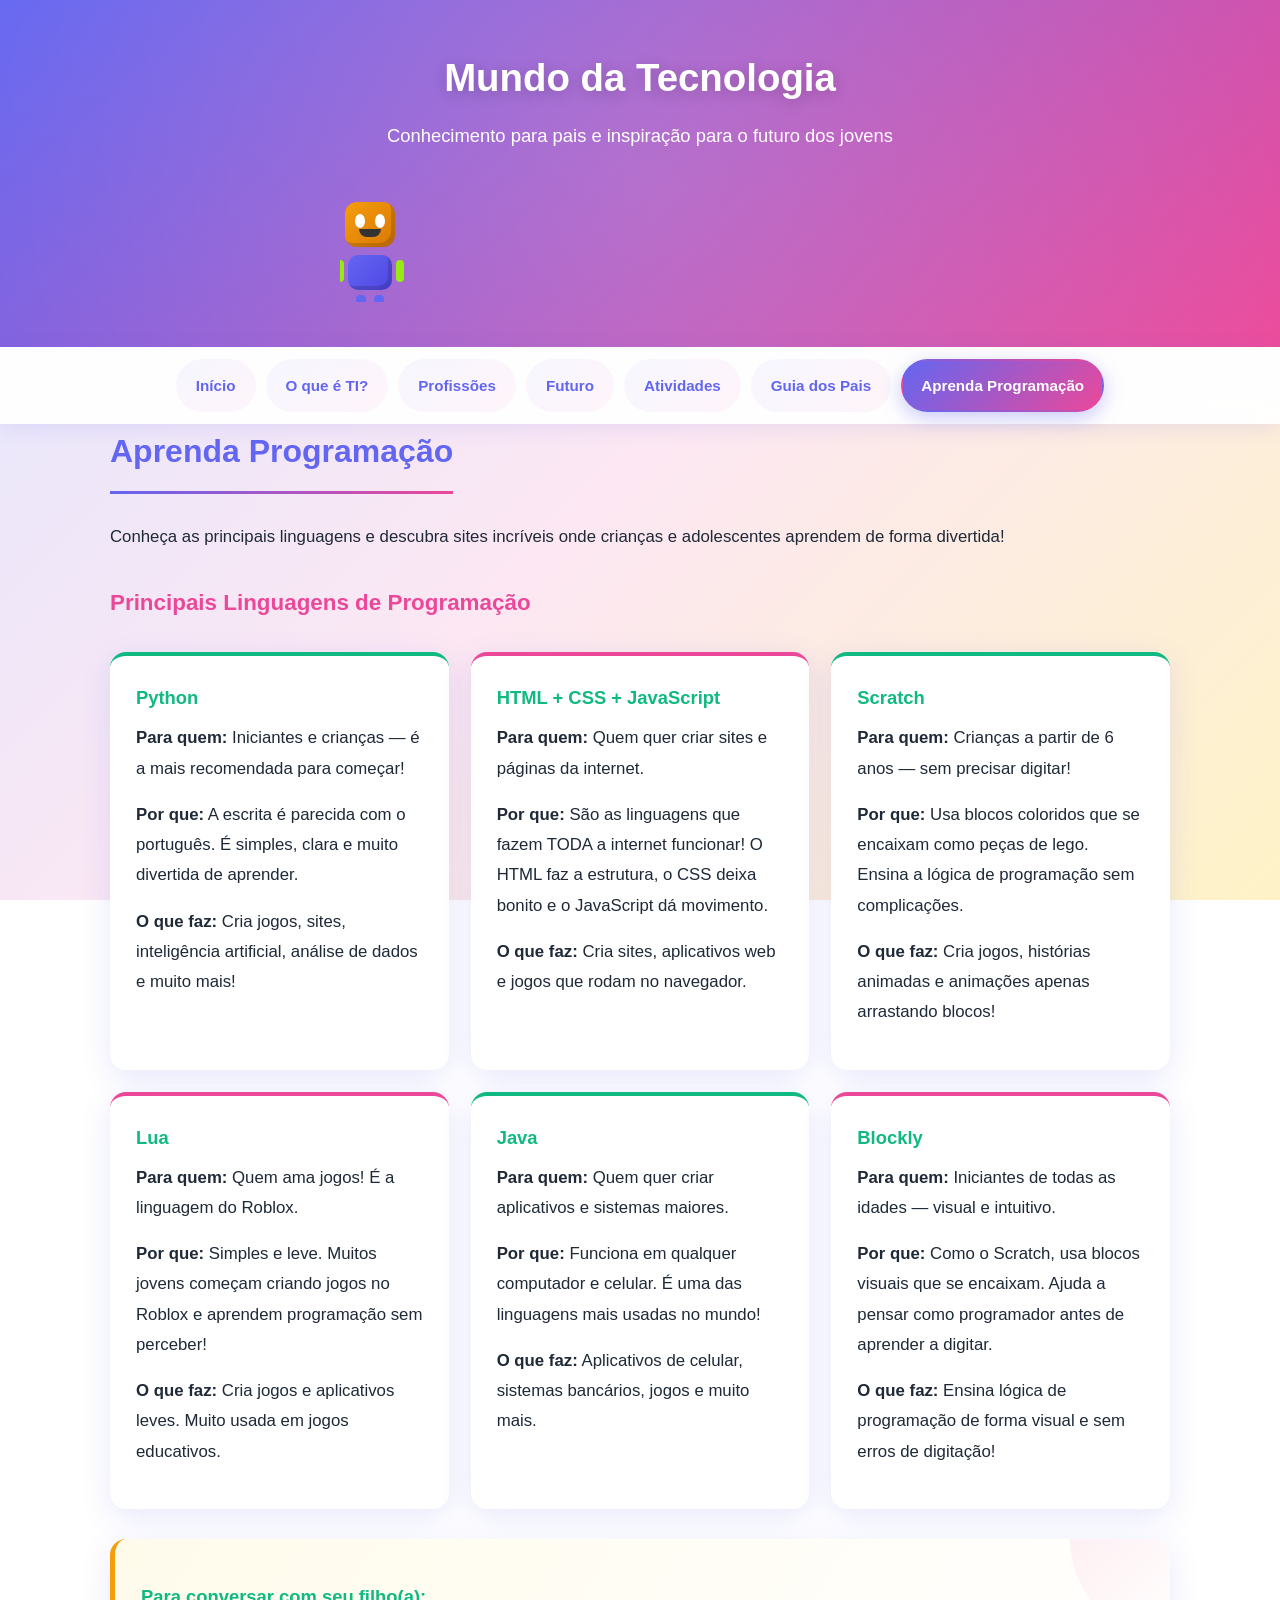
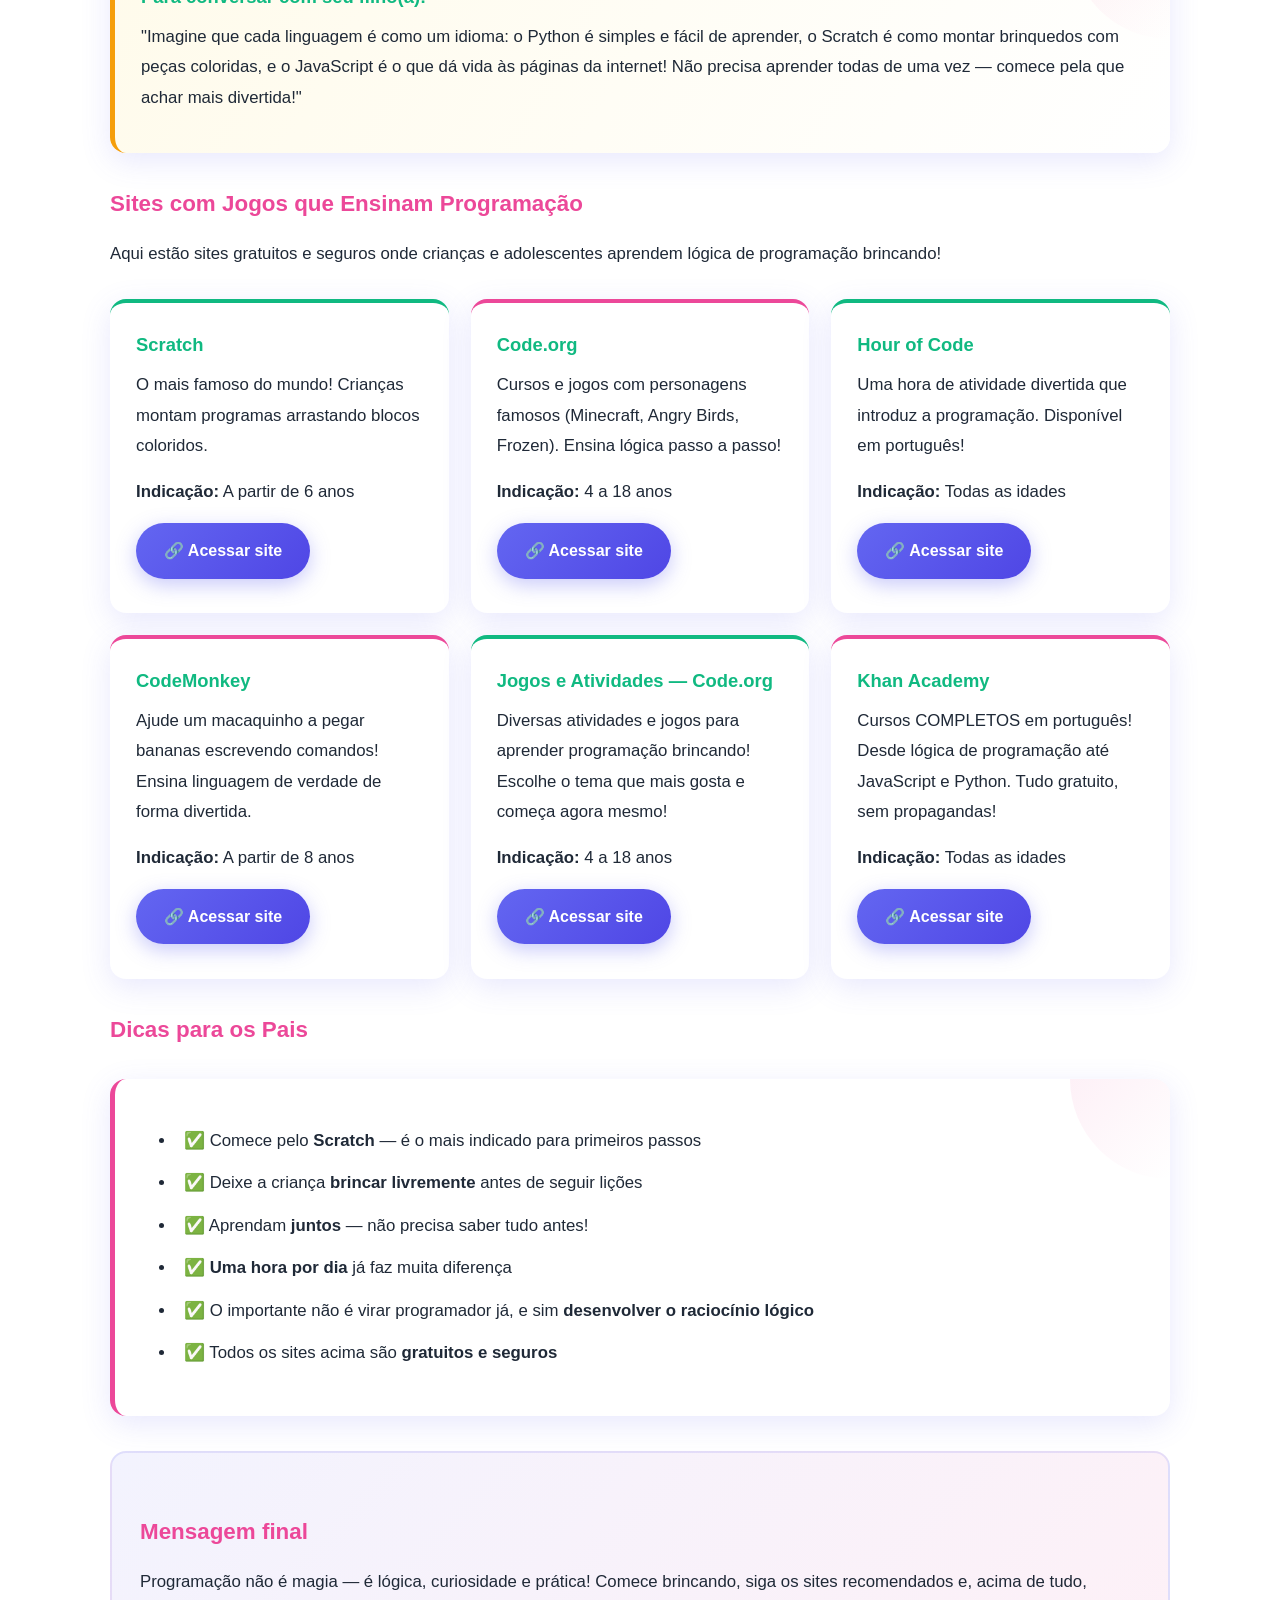
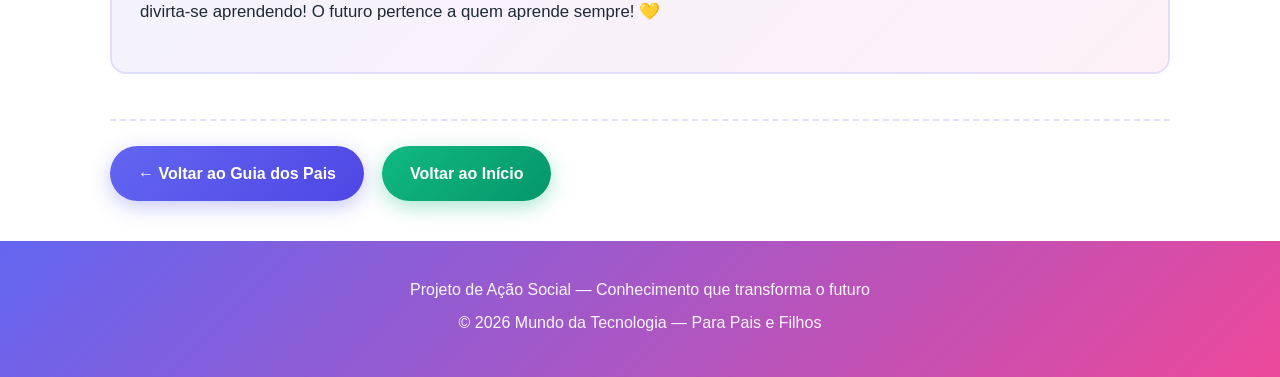
==== aprenda-programacao.html @ f5527027 "Atualização: renomeada página para Aprenda Programação, links corrigidos e plataformas funcionais" ====
<!DOCTYPE html>
<html lang="pt-BR">
<head>
    <meta charset="UTF-8">
    <meta name="viewport" content="width=device-width, initial-scale=1.0">
    <title>Aprenda Programação — Mundo da Tecnologia</title>
    <link rel="stylesheet" href="styles.css">
</head>
<body>

    <header>
        <div class="container">
            <h1> Mundo da Tecnologia</h1>
            <p class="subtitulo">Conhecimento para pais e inspiração para o futuro dos jovens</p>

            <!--  ROBOZINHO ANIMADO -->
            <div class="robot-container">
                <div class="robot">
                    <div class="robot-head">
                        <div class="robot-eye left"></div>
                        <div class="robot-eye right"></div>
                        <div class="robot-mouth"></div>
                    </div>
                    <div class="robot-body">
                        <div class="robot-arm left"></div>
                        <div class="robot-arm right"></div>
                    </div>
                    <div class="robot-legs">
                        <div class="robot-leg left"></div>
                        <div class="robot-leg right"></div>
                    </div>
                </div>
            </div>
        </div>
    </header>

    <nav class="menu">
        <div class="container">
            <ul>
                <li><a href="index.html"> Início</a></li>
                <li><a href="o-que-e-ti.html"> O que é TI?</a></li>
                <li><a href="profissoes.html"> Profissões</a></li>
                <li><a href="futuro.html"> Futuro</a></li>
                <li><a href="joguinhos.html"> Atividades</a></li>
                <li><a href="guia-pais.html"> Guia dos Pais</a></li>
                <li class="ativo-item"><a href="aprenda-programacao.html" class="ativo"> Aprenda Programação</a></li>
            </ul>
        </div>
    </nav>

    <main class="container">
        <section>
            <h2> Aprenda Programação</h2>
            <p>Conheça as principais linguagens e descubra sites incríveis onde crianças e adolescentes aprendem de forma divertida!</p>

            <h3> Principais Linguagens de Programação</h3>

            <div class="grade-cartoes">
                <div class="cartao">
                    <h4> Python</h4>
                    <p><strong>Para quem:</strong> Iniciantes e crianças — é a mais recomendada para começar!</p>
                    <p><strong>Por que:</strong> A escrita é parecida com o português. É simples, clara e muito divertida de aprender.</p>
                    <p><strong>O que faz:</strong> Cria jogos, sites, inteligência artificial, análise de dados e muito mais!</p>
                </div>

                <div class="cartao">
                    <h4> HTML + CSS + JavaScript</h4>
                    <p><strong>Para quem:</strong> Quem quer criar sites e páginas da internet.</p>
                    <p><strong>Por que:</strong> São as linguagens que fazem TODA a internet funcionar! O HTML faz a estrutura, o CSS deixa bonito e o JavaScript dá movimento.</p>
                    <p><strong>O que faz:</strong> Cria sites, aplicativos web e jogos que rodam no navegador.</p>
                </div>

                <div class="cartao">
                    <h4> Scratch</h4>
                    <p><strong>Para quem:</strong> Crianças a partir de 6 anos — sem precisar digitar!</p>
                    <p><strong>Por que:</strong> Usa blocos coloridos que se encaixam como peças de lego. Ensina a lógica de programação sem complicações.</p>
                    <p><strong>O que faz:</strong> Cria jogos, histórias animadas e animações apenas arrastando blocos!</p>
                </div>

                <div class="cartao">
                    <h4>Lua</h4>
                    <p><strong>Para quem:</strong> Quem ama jogos! É a linguagem do Roblox.</p>
                    <p><strong>Por que:</strong> Simples e leve. Muitos jovens começam criando jogos no Roblox e aprendem programação sem perceber!</p>
                    <p><strong>O que faz:</strong> Cria jogos e aplicativos leves. Muito usada em jogos educativos.</p>
                </div>

                <div class="cartao">
                    <h4> Java</h4>
                    <p><strong>Para quem:</strong> Quem quer criar aplicativos e sistemas maiores.</p>
                    <p><strong>Por que:</strong> Funciona em qualquer computador e celular. É uma das linguagens mais usadas no mundo!</p>
                    <p><strong>O que faz:</strong> Aplicativos de celular, sistemas bancários, jogos e muito mais.</p>
                </div>

                <div class="cartao">
                    <h4> Blockly</h4>
                    <p><strong>Para quem:</strong> Iniciantes de todas as idades — visual e intuitivo.</p>
                    <p><strong>Por que:</strong> Como o Scratch, usa blocos visuais que se encaixam. Ajuda a pensar como programador antes de aprender a digitar.</p>
                    <p><strong>O que faz:</strong> Ensina lógica de programação de forma visual e sem erros de digitação!</p>
                </div>
            </div>

            <div class="caixa-destaque dica-pais">
                <h4> Para conversar com seu filho(a):</h4>
                <p>"Imagine que cada linguagem é como um idioma: o Python é simples e fácil de aprender, 
                    o Scratch é como montar brinquedos com peças coloridas, e 
                    o JavaScript é o que dá vida às páginas da internet! 
                    Não precisa aprender todas de uma vez — comece pela que achar mais divertida!" </p>
            </div>

            <h3> Sites com Jogos que Ensinam Programação</h3>
            <p>Aqui estão sites gratuitos e seguros onde crianças e adolescentes aprendem lógica de programação brincando!</p>

            <div class="grade-cartoes">
                <div class="cartao">
                    <h4> Scratch</h4>
                    <p>O mais famoso do mundo! Crianças montam programas arrastando blocos coloridos.</p>
                    <p><strong>Indicação:</strong> A partir de 6 anos</p>
                    <a href="https://scratch.mit.edu/" target="_blank" class="btn">🔗 Acessar site</a>
                </div>

                <div class="cartao">
                    <h4> Code.org</h4>
                    <p>Cursos e jogos com personagens famosos (Minecraft, Angry Birds, Frozen). Ensina lógica passo a passo!</p>
                    <p><strong>Indicação:</strong> 4 a 18 anos</p>
                    <a href="https://code.org/" target="_blank" class="btn">🔗 Acessar site</a>
                </div>

                <div class="cartao">
                    <h4> Hour of Code</h4>
                    <p>Uma hora de atividade divertida que introduz a programação. Disponível em português!</p>
                    <p><strong>Indicação:</strong> Todas as idades</p>
                    <a href="https://hourofcode.com/br" target="_blank" class="btn">🔗 Acessar site</a>
                </div>

                <div class="cartao">
                    <h4> CodeMonkey</h4>
                    <p>Ajude um macaquinho a pegar bananas escrevendo comandos! Ensina linguagem de verdade de forma divertida.</p>
                    <p><strong>Indicação:</strong> A partir de 8 anos</p>
                    <a href="https://www.codemonkey.com/" target="_blank" class="btn">🔗 Acessar site</a>
                </div>

               <div class="cartao">
                    <h4> Jogos e Atividades — Code.org</h4>
                    <p>Diversas atividades e jogos para aprender programação brincando! Escolhe o tema que mais gosta e começa agora mesmo!</p>
                    <p><strong>Indicação:</strong> 4 a 18 anos</p>
                    <a href="https://code.org/learn" target="_blank" class="btn">🔗 Acessar site</a>
                </div>
                <div class="cartao">
                    <h4> Khan Academy</h4>
                    <p>Cursos COMPLETOS em português! Desde lógica de programação até JavaScript e Python. Tudo gratuito, sem propagandas!</p>
                    <p><strong>Indicação:</strong> Todas as idades</p>
                    <a href="https://pt.khanacademy.org/" target="_blank" class="btn">🔗 Acessar site</a>
                </div>
            </div>

            <h3> Dicas para os Pais</h3>

            <div class="caixa-destaque">
                <ul class="lista-simples">
                    <li>✅ Comece pelo <strong>Scratch</strong> — é o mais indicado para primeiros passos</li>
                    <li>✅ Deixe a criança <strong>brincar livremente</strong> antes de seguir lições</li>
                    <li>✅ Aprendam <strong>juntos</strong> — não precisa saber tudo antes!</li>
                    <li>✅ <strong>Uma hora por dia</strong> já faz muita diferença</li>
                    <li>✅ O importante não é virar programador já, e sim <strong>desenvolver o raciocínio lógico</strong></li>
                    <li>✅ Todos os sites acima são <strong>gratuitos e seguros</strong></li>
                </ul>
            </div>

            <div class="chamada">
                <h3> Mensagem final</h3>
                <p>Programação não é magia — é lógica, curiosidade e prática! Comece brincando, siga os sites recomendados e, acima de tudo, divirta-se aprendendo! O futuro pertence a quem aprende sempre! 💛</p>
            </div>

            <div class="navegacao">
                <a href="guia-pais.html" class="btn">← Voltar ao Guia dos Pais</a>
                <a href="index.html" class="btn btn-proximo"> Voltar ao Início</a>
            </div>
        </section>
    </main>

    <footer>
        <div class="container">
            <p> Projeto de Ação Social — Conhecimento que transforma o futuro</p>
            <p>&copy; 2026 Mundo da Tecnologia — Para Pais e Filhos</p>
        </div>
    </footer>

    <script src="script.js"></script>
</body>
</html>
---- styles.css ----
/* ESTILOS GERAIS — VIBRANTES E ANIMADOS*/

:root {
    --cor-primaria: #6366f1;
    --cor-secundaria: #ec4899;
    --cor-terciaria: #10b981;
    --cor-destaque: #f59e0b;
    --cor-azul-claro: #3b82f6;
    --cor-texto: #1f2937;
    --cor-fundo: #f0f4ff;
    --sombra-suave: 0 8px 30px rgba(99, 102, 241, 0.15);
    --sombra-destaque: 0 10px 40px rgba(236, 72, 153, 0.2);
    --raio-borda: 16px;
    --transicao: all 0.3s cubic-bezier(0.4, 0, 0.2, 1);
}

* {
    margin: 0;
    padding: 0;
    box-sizing: border-box;
}

body {
    font-family: 'Segoe UI', 'Poppins', Arial, sans-serif;
    line-height: 1.7;
    color: var(--cor-texto);
    background: linear-gradient(135deg, #e0e7ff 0%, #fce7f3 50%, #fef3c7 100%);
    background-attachment: fixed;
    min-height: 100vh;
    animation: fundoFlutuante 15s ease-in-out infinite alternate;
}

@keyframes fundoFlutuante {
    0% { background-position: 0% 50%; }
    100% { background-position: 100% 50%; }
}

.container {
    max-width: 1100px;
    margin: 0 auto;
    padding: 0 20px;
}



header {
    background: linear-gradient(135deg, var(--cor-primaria) 0%, var(--cor-secundaria) 100%);
    color: white;
    padding: 45px 0;
    text-align: center;
    box-shadow: 0 4px 30px rgba(99, 102, 241, 0.3);
    position: relative;
    overflow: hidden;
}

header::before {
    content: '';
    position: absolute;
    top: -50%;
    left: -50%;
    width: 200%;
    height: 200%;
    background: radial-gradient(circle, rgba(255,255,255,0.15) 0%, transparent 60%);
    animation: brilhoGirando 8s linear infinite;
}

@keyframes brilhoGirando {
    0% { transform: rotate(0deg); }
    100% { transform: rotate(360deg); }
}

header .container {
    position: relative;
    z-index: 1;
}

header h1 {
    font-size: 2.4rem;
    margin-bottom: 10px;
    text-shadow: 0 3px 15px rgba(0,0,0,0.2);
    animation: entradaSuave 1s ease-out;
}

.subtitulo {
    font-size: 1.15rem;
    opacity: 0.95;
    animation: entradaSuave 1s ease-out 0.2s both;
}

@keyframes entradaSuave {
    from { opacity: 0; transform: translateY(20px); }
    to { opacity: 1; transform: translateY(0); }
}

/*MENU DE NAVEGAÇÃO  */

.menu {
    background: rgba(255, 255, 255, 0.95);
    backdrop-filter: blur(12px);
    box-shadow: 0 4px 20px rgba(99, 102, 241, 0.12);
    position: sticky;
    top: 0;
    z-index: 100;
    padding: 12px 0;
}

.menu ul {
    list-style: none;
    display: flex;
    flex-wrap: wrap;
    justify-content: center;
    gap: 10px; /* 🔹 ESPAÇAMENTO ENTRE ITENS */
    padding: 0 15px;
}

.menu li {
    /* 🔹 CADA ITEM É UMA CAIXA INDEPENDENTE */
    background: linear-gradient(135deg, rgba(99, 102, 241, 0.05), rgba(236, 72, 153, 0.05));
    border-radius: 50px; /* 🔹 BORDAS ARREDONDADAS */
    border: 2px solid transparent;
   /*border-image: linear-gradient(135deg, #3b82f6, #10b981) 1;*/
    transition: var(--transicao);
}

.menu li:hover {
    transform: translateY(-5px) scale(1.05);
    box-shadow: 0 8px 25px rgba(99, 102, 241, 0.2);
    background: linear-gradient(135deg, #8ce9ca);
}

.menu a {
    display: flex;
    align-items: center;
    gap: 6px; /* 🔹 ESPAÇO ENTRE ÍCONE E TEXTO */
    padding: 12px 18px;
    text-decoration: none;
    color: var(--cor-primaria);
    font-weight: 600;
    font-size: 0.95rem;
    transition: var(--transicao);
    position: relative;
    white-space: nowrap;
}

/*  ÍCONE COM DESTAQUE PRÓPRIO */

.menu a:hover {
    color: var(--cor-secundaria);
}

/*  PÁGINA ATIVA */


.menu li.ativo-item {
    background: linear-gradient(135deg, #6366f1, #ec4899);
    box-shadow: 0 6px 20px rgba(99, 102, 241, 0.35);
}

.menu li.ativo-item a {
    color: white;
}


/* CONTEÚDO PRINCIPAL */

main {
    padding: 40px 0 70px;
}

section h2 {
    color: var(--cor-primaria);
    font-size: 2rem;
    margin-bottom: 28px;
    padding-bottom: 12px;
    border-bottom: 3px solid transparent;
    border-image: linear-gradient(90deg, var(--cor-primaria), var(--cor-secundaria)) 1;
    display: inline-block;
}

section h3 {
    color: var(--cor-secundaria);
    font-size: 1.4rem;
    margin: 32px 0 16px;
}

section h4 {
    color: var(--cor-terciaria);
    font-size: 1.15rem;
    margin: 18px 0 10px;
}

section p {
    margin-bottom: 16px;
    font-size: 1.05rem;
    line-height: 1.8;
}

section a {
    color: var(--cor-primaria);
    font-weight: 600;
    text-decoration: none;
    position: relative;
    transition: var(--transicao);
}

section a::after {
    content: '';
    position: absolute;
    bottom: -2px;
    left: 0;
    width: 0;
    height: 2px;
    background: var(--cor-secundaria);
    transition: width 0.3s ease;
}

section a:hover {
    color: var(--cor-secundaria);
}

section a:hover::after {
    width: 100%;
}

/* CAIXAS E DESTAQUES — COM BRILHO*/

.caixa-destaque {
    background: white;
    border-left: 5px solid var(--cor-secundaria);
    padding: 24px 26px;
    margin: 30px 0;
    border-radius: var(--raio-borda);
    box-shadow: var(--sombra-suave);
    position: relative;
    overflow: hidden;
    transition: var(--transicao);
}

.caixa-destaque:hover {
    transform: translateY(-5px);
    box-shadow: var(--sombra-destaque);
}

.caixa-destaque::before {
    content: '';
    position: absolute;
    top: 0;
    right: 0;
    width: 100px;
    height: 100px;
    background: linear-gradient(135deg, rgba(236, 72, 153, 0.08), transparent);
    border-radius: 0 0 0 100%;
}

.dica-pais {
    border-left-color: var(--cor-destaque);
    background: linear-gradient(120deg, #fffbeb, #fff);
}

.dica-pais:hover {
    box-shadow: 0 10px 40px rgba(245, 158, 11, 0.15);
}

.chamada {
    background: linear-gradient(135deg, rgba(99, 102, 241, 0.08), rgba(236, 72, 153, 0.08));
    padding: 28px;
    border-radius: var(--raio-borda);
    margin-top: 35px;
    border: 2px solid rgba(99, 102, 241, 0.15);
    transition: var(--transicao);
}

.chamada:hover {
    border-color: var(--cor-primaria);
    box-shadow: var(--sombra-suave);
}

/*CARDS — FLUTUAM AO PASSAR O MOUSE*/

.destaques {
    display: grid;
    grid-template-columns: repeat(auto-fit, minmax(280px, 1fr));
    gap: 25px;
    margin: 35px 0;
}

.card {
    background: white;
    padding: 28px;
    border-radius: var(--raio-borda);
    box-shadow: var(--sombra-suave);
    transition: var(--transicao);
    position: relative;
    overflow: hidden;
}

.card::before {
    content: '';
    position: absolute;
    top: 0;
    left: -100%;
    width: 100%;
    height: 100%;
    background: linear-gradient(90deg, transparent, rgba(255,255,255,0.4), transparent);
    transition: left 0.6s ease;
}

.card:hover {
    transform: translateY(-10px) scale(1.02);
    box-shadow: 0 20px 50px rgba(99, 102, 241, 0.2);
}

.card:hover::before {
    left: 100%;
}

.card h3 {
    margin-top: 0;
    color: var(--cor-primaria);
    font-size: 1.25rem;
}

.grade-cartoes {
    display: grid;
    grid-template-columns: repeat(auto-fit, minmax(300px, 1fr));
    gap: 22px;
    margin: 30px 0;
}

.cartao {
    background: white;
    padding: 26px;
    border-radius: var(--raio-borda);
    box-shadow: var(--sombra-suave);
    border-top: 4px solid var(--cor-terciaria);
    transition: var(--transicao);
    position: relative;
}

.cartao:nth-child(even) {
    border-top-color: var(--cor-secundaria);
}

.cartao:hover {
    transform: translateY(-8px) rotate(0.5deg);
    box-shadow: 0 18px 45px rgba(16, 185, 129, 0.18);
}

.cartao:nth-child(even):hover {
    box-shadow: 0 18px 45px rgba(236, 72, 153, 0.18);
}

.cartao h4 {
    margin-top: 0;
    font-size: 1.15rem;
}

/* LISTAS */

.lista-simples,
.lista-numerada {
    margin: 24px 0 24px 35px;
}

.lista-simples li,
.lista-numerada li {
    margin-bottom: 14px;
    font-size: 1.05rem;
    padding-left: 8px;
    position: relative;
    transition: transform 0.2s ease;
}

.lista-simples li:hover,
.lista-numerada li:hover {
    transform: translateX(8px);
    color: var(--cor-primaria);
}

/* BOTÕES*/

.navegacao {
    display: flex;
    flex-wrap: wrap;
    gap: 18px;
    margin-top: 45px;
    padding-top: 25px;
    border-top: 2px dashed rgba(99, 102, 241, 0.2);
}

.btn {
    display: inline-block;
    padding: 14px 28px;
    background: linear-gradient(135deg, var(--cor-primaria), #4f46e5);
    color: white !important;
    text-decoration: none;
    border-radius: 50px;
    font-weight: 600;
    font-size: 1rem;
    border: none;
    cursor: pointer;
    transition: var(--transicao);
    box-shadow: 0 6px 20px rgba(99, 102, 241, 0.35);
    position: relative;
    overflow: hidden;
    z-index: 1;
}

.btn::before {
    content: '';
    position: absolute;
    top: 0;
    left: 0;
    width: 100%;
    height: 100%;
    background: linear-gradient(135deg, var(--cor-secundaria), #db2777);
    opacity: 0;
    transition: opacity 0.3s ease;
    z-index: -1;
    border-radius: 50px;
}

.btn:hover {
    transform: translateY(-4px) scale(1.05);
    box-shadow: 0 12px 35px rgba(236, 72, 153, 0.35);
}

.btn:hover::before {
    opacity: 1;
}

.btn:active {
    transform: translateY(0) scale(0.98);
}

.btn-proximo {
    background: linear-gradient(135deg, var(--cor-terciaria), #059669);
    box-shadow: 0 6px 20px rgba(16, 185, 129, 0.35);
}

.btn-proximo:hover {
    box-shadow: 0 12px 35px rgba(16, 185, 129, 0.4);
}

/* JOGOS E ATIVIDADES*/

.jogo-container {
    background: white;
    padding: 30px;
    margin: 30px 0;
    border-radius: var(--raio-borda);
    box-shadow: var(--sombra-suave);
    border: 3px solid transparent;
    border-image: linear-gradient(135deg, var(--cor-primaria), var(--cor-secundaria), var(--cor-terciaria)) 1;
    transition: var(--transicao);
}

.jogo-container:hover {
    transform: scale(1.01);
    box-shadow: 0 15px 50px rgba(99, 102, 241, 0.18);
}

.pergunta {
    margin: 22px 0;
    padding: 18px;
    background: linear-gradient(120deg, #eef2ff, #fdf2f8);
    border-radius: 12px;
    transition: var(--transicao);
}

.pergunta:hover {
    background: linear-gradient(120deg, #e0e7ff, #fce7f3);
}

.pergunta label {
    display: block;
    margin: 10px 0 10px 24px;
    cursor: pointer;
    transition: transform 0.2s ease, color 0.2s ease;
}

.pergunta label:hover {
    transform: translateX(6px);
    color: var(--cor-primaria);
}

.resultado {
    margin-top: 20px;
    padding: 18px;
    border-radius: 12px;
    font-weight: 600;
    animation: aparecer 0.5s ease-out;
}

@keyframes aparecer {
    from { opacity: 0; transform: scale(0.9); }
    to { opacity: 1; transform: scale(1); }
}

.desafio {
    display: flex;
    flex-wrap: wrap;
    gap: 35px;
    margin: 20px 0;
}

.coluna p {
    margin: 10px 0;
    padding: 6px 12px;
    border-radius: 8px;
    transition: background 0.2s ease;
}

.coluna p:hover {
    background: #f0f4ff;
}

details {
    margin-top: 18px;
    padding: 14px;
    background: linear-gradient(120deg, #eef2ff, #fef3c7);
    border-radius: 10px;
    cursor: pointer;
    font-weight: 500;
    transition: var(--transicao);
}

details:hover {
    background: linear-gradient(120deg, #e0e7ff, #fde68a);
}

.resposta-escondida {
    margin-top: 12px;
    padding: 14px;
    background: white;
    border-radius: 8px;
    color: #065f46;
    border-left: 4px solid var(--cor-terciaria);
}

.caca-palavras {
    font-family: 'Courier New', monospace;
    font-size: 1.1rem;
    line-height: 2;
    background: linear-gradient(135deg, #f0f9ff, #fdf4ff);
    padding: 25px;
    border-radius: var(--raio-borda);
    margin-top: 15px;
    border: 2px dashed var(--cor-primaria);
}

/* TABELAS E FORMULÁRIO */

.tabela-dicas {
    width: 100%;
    border-collapse: separate;
    border-spacing: 0;
    margin: 25px 0;
    background: white;
    border-radius: var(--raio-borda);
    overflow: hidden;
    box-shadow: var(--sombra-suave);
}

.tabela-dicas th,
.tabela-dicas td {
    padding: 16px 20px;
    text-align: left;
    border-bottom: 1px solid #f3f4f6;
    transition: background 0.2s ease;
}

.tabela-dicas tr:hover td {
    background: #f9fafb;
}

.tabela-dicas th {
    background: linear-gradient(135deg, var(--cor-primaria), #4f46e5);
    color: white;
    font-weight: 600;
}

.formulario label {
    display: block;
    margin: 22px 0 8px;
    font-weight: 600;
    color: var(--cor-primaria);
}

.formulario input,
.formulario textarea {
    width: 100%;
    padding: 14px 18px;
    border: 2px solid #e5e7eb;
    border-radius: 12px;
    font-size: 1rem;
    font-family: inherit;
    transition: all 0.3s ease;
    background: white;
}

.formulario input:focus,
.formulario textarea:focus {
    outline: none;
    border-color: var(--cor-primaria);
    box-shadow: 0 0 0 4px rgba(99, 102, 241, 0.15);
}

.formulario textarea {
    min-height: 150px;
    resize: vertical;
}

.resposta-enviada {
    margin-top: 22px;
    padding: 18px;
    border-radius: 12px;
    display: none;
    animation: aparecer 0.5s ease-out;
}

/* RODAPÉ — GRADIENTE */

footer {
    background: linear-gradient(135deg, var(--cor-primaria), var(--cor-secundaria));
    color: white;
    text-align: center;
    padding: 35px 0;
    margin-top: 40px;
    position: relative;
    overflow: hidden;
}

footer p {
    margin-bottom: 6px;
    opacity: 0.95;
    position: relative;
    z-index: 1;
}

/* RESPONSIVIDADE */

@media (max-width: 768px) {
    header h1 {
        font-size: 1.7rem;
    }

    .menu ul {
        justify-content: flex-start;
    }

    .menu a {
        padding: 11px 10px;
        font-size: 0.9rem;
    }

    section h2 {
        font-size: 1.5rem;
    }

    .grade-cartoes,
    .destaques {
        grid-template-columns: 1fr;
    }

    .navegacao {
        flex-direction: column;
    }

    .btn {
        text-align: center;
        width: 100%;
    }

    .desafio {
        flex-direction: column;
        gap: 10px;
    }
}

@media (max-width: 480px) {
    header {
        padding: 30px 0;
    }

    .container {
        padding: 0 15px;
    }

    .caixa-destaque,
    .jogo-container {
        padding: 18px;
    }
}

/* ROBOZINHO ANIMADO */

.robot-container {
    position: relative;
    width: 100%;
    max-width: 600px;
    height: 130px;
    margin: 20px auto 0;
    overflow: hidden;
}

.robot {
    position: absolute;
    bottom: 10px;
    left: 0;
    width: 60px;
    height: 90px;
    animation: robotWalk 15s linear infinite;
}

/* Movimento do robô indo e voltando */
@keyframes robotWalk {
    0% {
        left: 0%;
        transform: translateX(0) scaleX(1);
    }
    45% {
        left: 100%;
        transform: translateX(-100%) scaleX(1);
    }
    50% {
        left: 100%;
        transform: translateX(-100%) scaleX(-1);
    }
    95% {
        left: 0%;
        transform: translateX(0) scaleX(-1);
    }
    100% {
        left: 0%;
        transform: translateX(0) scaleX(1);
    }
}

/* Cabeça do robô */
.robot-head {
    width: 50px;
    height: 45px;
    background: linear-gradient(135deg, #f59e0b, #d97706);
    border-radius: 12px;
    margin: 0 auto;
    position: relative;
    box-shadow: inset -4px -4px 0 rgba(0,0,0,0.15);
}

/* Olhos */
.robot-eye {
    position: absolute;
    top: 12px;
    width: 10px;
    height: 14px;
    background: white;
    border-radius: 50%;
    animation: blink 4s infinite;
}

.robot-eye.left {
    left: 10px;
}

.robot-eye.right {
    right: 10px;
}

/* Piscada dos olhos */
@keyframes blink {
    0%, 90%, 100% {
        height: 14px;
    }
    95% {
        height: 2px;
    }
}

/* Boca */
.robot-mouth {
    position: absolute;
    bottom: 10px;
    left: 50%;
    transform: translateX(-50%);
    width: 22px;
    height: 8px;
    background: #333;
    border-radius: 0 0 8px 8px;
}

/* Corpo */
.robot-body {
    width: 44px;
    height: 35px;
    background: linear-gradient(135deg, #6366f1, #4f46e5);
    border-radius: 10px;
    margin: 8px auto 0;
    position: relative;
    box-shadow: inset -4px -4px 0 rgba(0,0,0,0.15);
}

/* Braços */
.robot-arm {
    position: absolute;
    top: 5px;
    width: 8px;
    height: 22px;
    background: #98eb12;
    border-radius: 4px;
    animation: swingArms 0.4s ease-in-out infinite alternate;
}

.robot-arm.left {
    left: -12px;
}

.robot-arm.right {
    right: -12px;
}

/* Balanço dos braços */

@keyframes swingArms {
    0% {
        transform: rotate(-15deg);
    }
    100% {
        transform: rotate(15deg);
    }
}

/* Pernas */
.robot-legs {
    display: flex;
    justify-content: center;
    gap: 8px;
    margin-top: 5px;
}

.robot-leg {
    width: 10px;
    height: 18px;
    background: #6366f1;
    border-radius: 4px;
    animation: walkLegs 0.4s ease-in-out infinite alternate;
}

.robot-leg.left {
    animation-delay: 0.2s;
}

/* Movimento das pernas */
@keyframes walkLegs {
    0% {
        transform: translateY(0);
    }
    100% {
        transform: translateY(-5px);
    }
}

/* 📱 Ajuste em telas menores */
@media (max-width: 768px) {
    .robot-container {
        max-width: 90%;
        height: 110px;
    }

    .robot {
        width: 50px;
        height: 75px;
    }

    .robot-head {
        width: 42px;
        height: 38px;
    }

    .robot-body {
        width: 36px;
        height: 30px;
    }

    .robot-arm {
        width: 7px;
        height: 18px;
    }

    .robot-leg {
        width: 8px;
        height: 15px;
    }
}
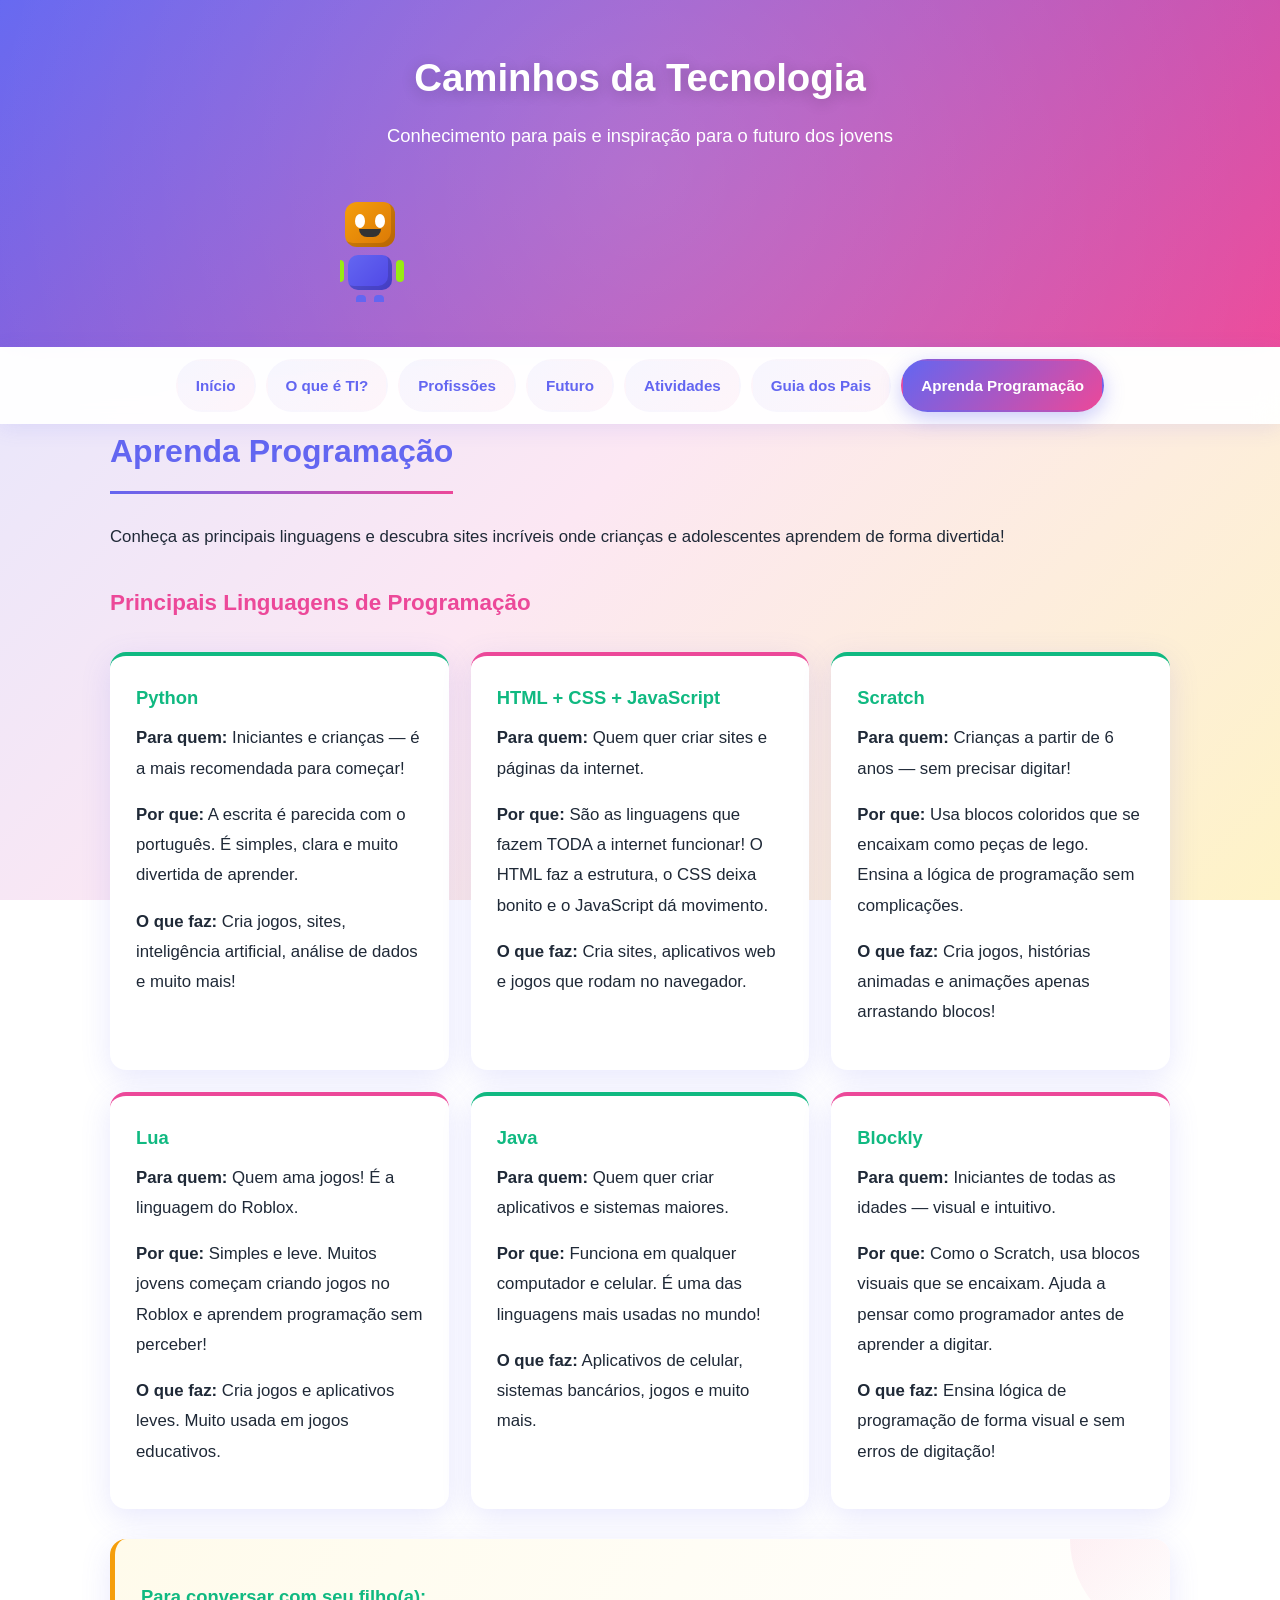
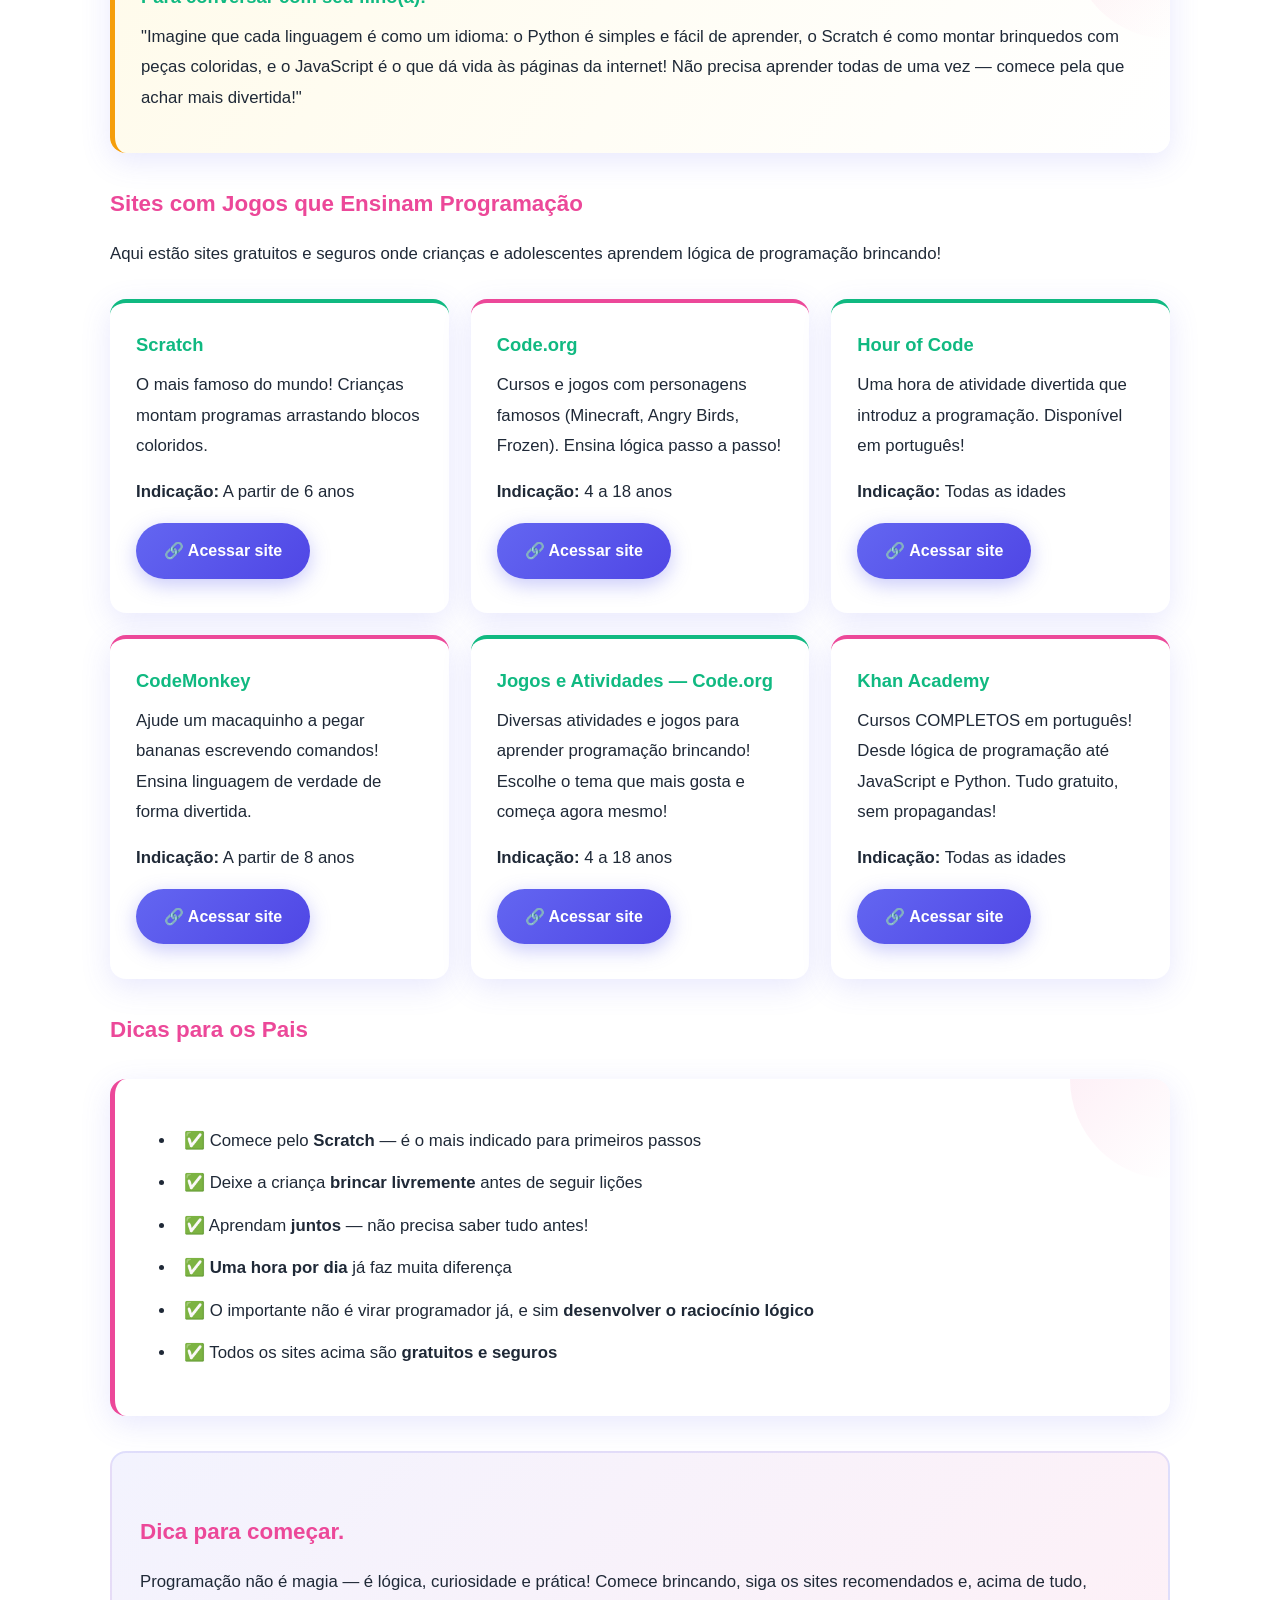
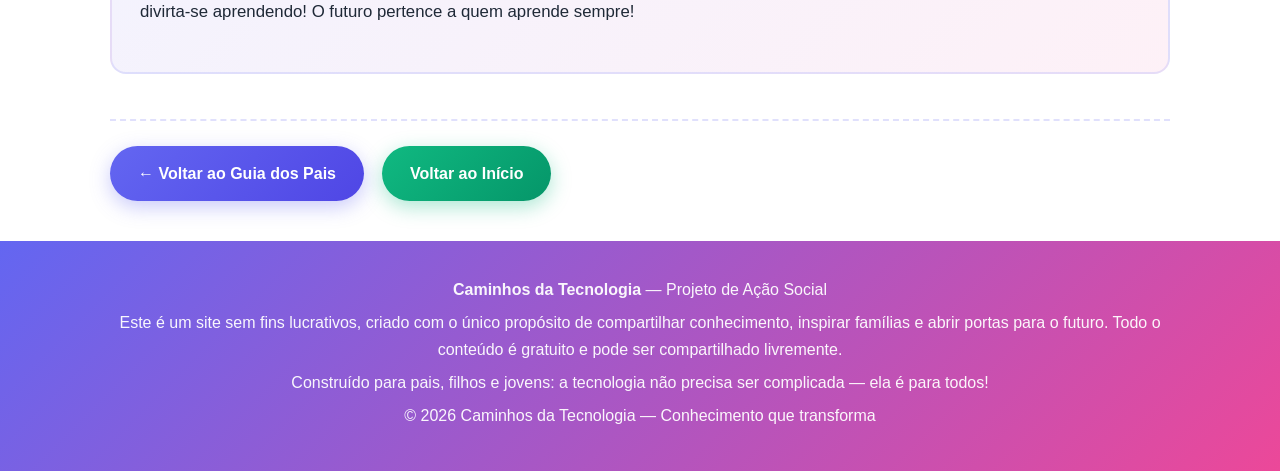
==== commit afd1183f: "Rodapé atualizado: declaração sem fins lucrativos e nome novo" ====
--- a/aprenda-programacao.html
+++ b/aprenda-programacao.html
@@ -10,7 +10,7 @@
 
     <header>
         <div class="container">
-            <h1> Mundo da Tecnologia</h1>
+            <h1> Caminhos da Tecnologia</h1>
             <p class="subtitulo">Conhecimento para pais e inspiração para o futuro dos jovens</p>
 
             <!--  ROBOZINHO ANIMADO -->
@@ -167,8 +167,10 @@
             </div>
 
             <div class="chamada">
-                <h3> Mensagem final</h3>
-                <p>Programação não é magia — é lógica, curiosidade e prática! Comece brincando, siga os sites recomendados e, acima de tudo, divirta-se aprendendo! O futuro pertence a quem aprende sempre! 💛</p>
+                <h3> Dica para começar.</h3>
+                <p>Programação não é magia — é lógica, curiosidade e prática! Comece brincando,
+                     siga os sites recomendados e, acima de tudo, divirta-se aprendendo! 
+                     O futuro pertence a quem aprende sempre! </p>
             </div>
 
             <div class="navegacao">
@@ -178,12 +180,14 @@
         </section>
     </main>
 
-    <footer>
-        <div class="container">
-            <p> Projeto de Ação Social — Conhecimento que transforma o futuro</p>
-            <p>&copy; 2026 Mundo da Tecnologia — Para Pais e Filhos</p>
-        </div>
-    </footer>
+        <footer>
+            <div class="container">
+                <p><strong>Caminhos da Tecnologia</strong> — Projeto de Ação Social</p>
+                <p>Este é um site sem fins lucrativos, criado com o único propósito de compartilhar conhecimento, inspirar famílias e abrir portas para o futuro. Todo o conteúdo é gratuito e pode ser compartilhado livremente.</p>
+                <p>Construído para pais, filhos e jovens: a tecnologia não precisa ser complicada — ela é para todos!</p>
+                <p>&copy; 2026 Caminhos da Tecnologia — Conhecimento que transforma </p>
+            </div>
+        </footer>
 
     <script src="script.js"></script>
 </body>
